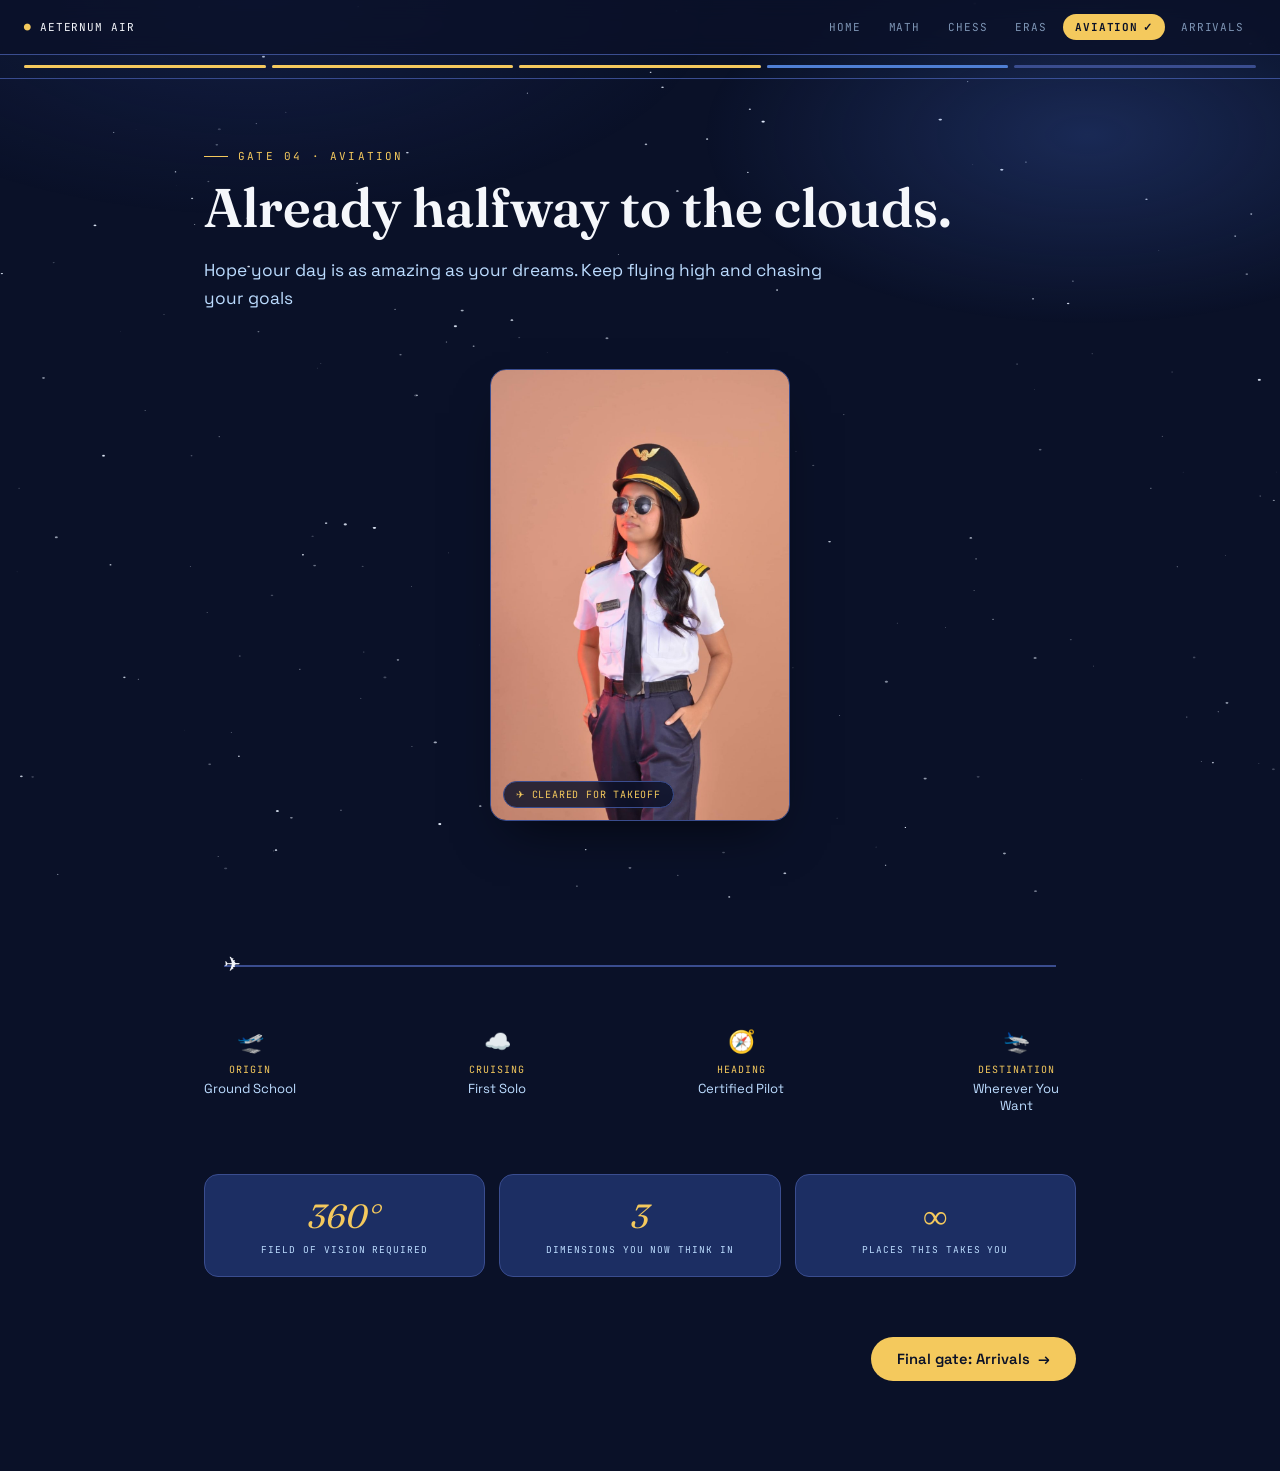
==== aviation.html @ fce33821 "Add files via upload" ====
<!DOCTYPE html>
<html lang="en">
<head>
<meta charset="UTF-8">
<meta name="viewport" content="width=device-width, initial-scale=1.0">
<title>Gate 04 · Aviation</title>
<link rel="preconnect" href="https://fonts.googleapis.com">
<link rel="preconnect" href="https://fonts.gstatic.com" crossorigin>
<link href="https://fonts.googleapis.com/css2?family=Fraunces:ital,opsz,wght@0,9..144,400;0,9..144,600;1,9..144,500;1,9..144,600&family=Space+Grotesk:wght@400;500;600;700&family=JetBrains+Mono:wght@400;500;700&display=swap" rel="stylesheet">
<link rel="stylesheet" href="style.css">
</head>
<body data-page="aviation">

<div class="page-transition" id="pageTransition"><div class="pt-plane">✈</div></div>
<canvas id="stars"></canvas>
<div class="veil"></div>
<canvas id="confetti-canvas"></canvas>

<div class="statusbar">
  <a href="index.html" class="brand" data-transition><span class="dot">●</span> AETERNUM AIR</a>
  <nav id="siteNav"></nav>
</div>
<div class="progress-rail" id="progressRail"></div>

<main>
  <div class="page-hero">
    <div class="kicker">Gate 04 · Aviation</div>
    <h1>Already halfway to the clouds.</h1>
    <p class="lede">Hope your day is as amazing as your dreams. Keep flying high and chasing your goals</p>
  </div>

  <div class="section">
    <div class="reveal">
      <div class="pilot-photo">
        <img src="pilot.jpg" alt="In pilot uniform">
        <div class="pilot-tag">✈ Cleared for takeoff</div>
      </div>
    </div>

    <div class="flightpath reveal">
      <div class="fp-line"><div class="plane-fly">✈</div></div>
      <div class="fp-stops">
        <div class="fp-stop"><span class="icon">🛫</span><div class="k">Origin</div><div class="v">Ground School</div></div>
        <div class="fp-stop"><span class="icon">☁️</span><div class="k">Cruising</div><div class="v">First Solo</div></div>
        <div class="fp-stop"><span class="icon">🧭</span><div class="k">Heading</div><div class="v">Certified Pilot</div></div>
        <div class="fp-stop"><span class="icon">🛬</span><div class="k">Destination</div><div class="v">Wherever You Want</div></div>
      </div>
    </div>

    <div class="stat-grid reveal d2">
      <div class="stat"><div class="num">360&deg;</div><div class="lbl">field of vision required</div></div>
      <div class="stat"><div class="num">3</div><div class="lbl">dimensions you now think in</div></div>
      <div class="stat"><div class="num">&infin;</div><div class="lbl">places this takes you</div></div>
    </div>
  </div>

  <div class="next-gate">
    <a href="finale.html" class="btn" data-transition>Final gate: Arrivals <span class="arrow">→</span></a>
  </div>
</main>



<script src="script.js"></script>
</body>
</html>
---- style.css ----
/* =========================================================
   Shared stylesheet — used by every page.
   Palette / fonts / tokens live in :root at the top.
   ========================================================= */

:root{
  --midnight:#0a1128;
  --deep-blue:#152452;
  --panel-blue:#1c2e63;
  --sky-blue:#4f7fd4;
  --ice-blue:#bcdcff;
  --gold:#f4c95d;
  --gold-soft:#f4c95d55;
  --paper:#f6f4ee;
  --white:#f5f7fb;
  --line:#3a4d8f;
  --radius:18px;
  --serif:'Fraunces', serif;
  --sans:'Space Grotesk', sans-serif;
  --mono:'JetBrains Mono', monospace;
}

*{ box-sizing:border-box; margin:0; padding:0; }
html{ scroll-behavior:smooth; }
body{
  background:var(--midnight);
  color:var(--white);
  font-family:var(--sans);
  overflow-x:hidden;
  position:relative;
  min-height:100vh;
}
::selection{ background:var(--gold); color:var(--midnight); }
a{ color:inherit; }
img{ max-width:100%; display:block; }

#stars{ position:fixed; inset:0; width:100%; height:100%; z-index:0; pointer-events:none; }
.veil{
  position:fixed; inset:0; z-index:0; pointer-events:none;
  background:
    radial-gradient(ellipse 60% 40% at 20% 0%, #2a3f8a44, transparent 60%),
    radial-gradient(ellipse 50% 35% at 85% 15%, #3a5bb055, transparent 60%);
}
main, header, section, footer{ position:relative; z-index:1; }

/* ---------- Page transition overlay ---------- */
.page-transition{
  position:fixed; inset:0; z-index:999;
  background:var(--midnight);
  display:flex; align-items:center; justify-content:center;
  opacity:1; pointer-events:none;
  transition:opacity .55s ease;
}
.page-transition.hide{ opacity:0; }
.page-transition .pt-plane{
  font-size:38px; color:var(--gold);
  opacity:0;
}
.page-transition.animate-out{ pointer-events:all; }
.page-transition.animate-out .pt-plane{ animation:flyAcross .7s ease forwards; }
@keyframes flyAcross{
  0%{ transform:translateX(-46vw) translateY(6vh) rotate(-4deg); opacity:0; }
  18%{ opacity:1; }
  100%{ transform:translateX(46vw) translateY(-6vh) rotate(8deg); opacity:1; }
}

/* ---------- Top nav ---------- */
.statusbar{
  position:sticky; top:0; z-index:20;
  display:flex; justify-content:space-between; align-items:center;
  padding:14px 24px;
  background:#0a1128cc;
  backdrop-filter:blur(10px);
  border-bottom:1px solid var(--line);
  font-family:var(--mono); font-size:11px; letter-spacing:.08em;
  text-transform:uppercase; color:var(--ice-blue);
}
.statusbar .brand{ display:flex; align-items:center; gap:8px; text-decoration:none; color:var(--white); }
.statusbar .brand .dot{ color:var(--gold); }
.statusbar nav{ display:flex; gap:4px; flex-wrap:wrap; }
.statusbar nav a{
  text-decoration:none; padding:6px 12px; border-radius:100px;
  position:relative; opacity:.65; transition:opacity .2s, color .2s, background .2s;
}
.statusbar nav a:hover{ opacity:1; color:var(--gold); }
.statusbar nav a.active{ opacity:1; color:var(--midnight); background:var(--gold); font-weight:700; }
.statusbar nav a .check{ margin-left:5px; color:var(--gold); }
.statusbar nav a.active .check{ color:var(--midnight); }

/* ---------- Gate progress rail ---------- */
.progress-rail{
  display:flex; gap:6px; padding:10px 24px;
  background:#0a1128aa; border-bottom:1px solid var(--line);
}
.progress-rail .seg{
  flex:1; height:3px; border-radius:3px; background:var(--line);
  overflow:hidden; position:relative;
}
.progress-rail .seg .fill{
  position:absolute; inset:0; background:var(--gold);
  transform:scaleX(0); transform-origin:left; transition:transform .7s ease;
}
.progress-rail .seg.done .fill{ transform:scaleX(1); }
.progress-rail .seg.current .fill{ transform:scaleX(1); background:var(--sky-blue); }

/* ---------- Reveal-on-scroll ---------- */
.reveal{ opacity:0; transform:translateY(26px); transition:opacity .7s ease, transform .7s ease; }
.reveal.in{ opacity:1; transform:translateY(0); }
.reveal.d1{ transition-delay:.08s; }
.reveal.d2{ transition-delay:.16s; }
.reveal.d3{ transition-delay:.24s; }
.reveal.d4{ transition-delay:.32s; }

@keyframes fadeUp{ from{ opacity:0; transform:translateY(18px); } to{ opacity:1; transform:translateY(0); } }
@keyframes bob{ 0%,100%{ transform:translateY(0); } 50%{ transform:translateY(6px); } }
@keyframes floaty{ 0%,100%{ transform:translateY(0) rotate(0deg); } 50%{ transform:translateY(-10px) rotate(2deg); } }
@keyframes spinSlow{ from{ transform:rotate(0deg); } to{ transform:rotate(360deg); } }
@keyframes pulseGlow{ 0%,100%{ box-shadow:0 0 0 0 var(--gold-soft); } 50%{ box-shadow:0 0 0 10px transparent; } }

/* ---------- Buttons ---------- */
.btn{
  font-family:var(--sans); font-weight:600; font-size:.92rem;
  background:var(--gold); color:var(--midnight); border:none;
  padding:13px 26px; border-radius:100px; cursor:pointer;
  transition:transform .18s ease, box-shadow .18s ease;
  display:inline-flex; align-items:center; gap:8px; text-decoration:none;
}
.btn:hover{ transform:translateY(-3px); box-shadow:0 10px 22px -8px var(--gold-soft); }
.btn:active{ transform:translateY(-1px) scale(.98); }
.btn.ghost{ background:transparent; border:1.5px solid var(--sky-blue); color:var(--white); }
.btn.ghost:hover{ border-color:var(--gold); box-shadow:0 10px 22px -10px #4f7fd455; }
.btn .arrow{ transition:transform .2s ease; }
.btn:hover .arrow{ transform:translateX(4px); }

/* ---------- Hero (home page) ---------- */
.hero{
  min-height:78vh; display:flex; flex-direction:column;
  align-items:center; justify-content:center; text-align:center;
  padding:70px 20px 40px;
}
.hero .eyebrow{
  font-family:var(--mono); font-size:12px; letter-spacing:.25em; text-transform:uppercase;
  color:var(--gold); margin-bottom:22px; opacity:0; animation:fadeUp .8s ease .1s forwards;
}
.hero h1{
  font-family:var(--serif); font-weight:600; font-size:clamp(2.4rem,7.6vw,5.2rem);
  line-height:1.03; max-width:16ch; opacity:0; animation:fadeUp .9s ease .3s forwards;
}
.hero h1 em{ font-style:italic; color:var(--ice-blue); font-weight:500; }
.hero p.sub{
  margin-top:22px; font-size:clamp(1rem,2.4vw,1.2rem); color:var(--ice-blue);
  max-width:44ch; line-height:1.6; opacity:0; animation:fadeUp .9s ease .5s forwards;
}
.plane-loop{ position:absolute; inset:0; pointer-events:none; overflow:hidden; }
.plane-loop svg{ position:absolute; }

/* ---------- Boarding pass ---------- */
.pass-wrap{ display:flex; justify-content:center; padding:10px 20px 90px; opacity:0; animation:fadeUp .9s ease .65s forwards; }
.pass{
  width:100%; max-width:760px; background:var(--paper); color:var(--midnight);
  border-radius:20px; display:grid; grid-template-columns:1fr auto;
  box-shadow:0 30px 60px -20px #00000090, 0 0 0 1px #ffffff10; overflow:hidden;
  transform:rotate(-.6deg); transition:transform .35s ease;
}
.pass:hover{ transform:rotate(0deg) translateY(-4px); }
.pass-main{ padding:34px 30px; position:relative; }
.pass-main::before{ content:""; position:absolute; inset:16px; border:1.5px dashed #0a112833; border-radius:12px; pointer-events:none; }
.pass-row{ display:flex; justify-content:space-between; align-items:flex-start; margin-bottom:22px; }
.pass-brand{ font-family:var(--serif); font-style:italic; font-weight:600; font-size:1.3rem; }
.pass-brand span{ font-family:var(--mono); font-style:normal; font-size:.6rem; letter-spacing:.15em; display:block; text-transform:uppercase; opacity:.55; margin-top:2px; }
.pass-fields{ display:grid; grid-template-columns:repeat(3,1fr); gap:18px 12px; margin-top:26px; }
.pass-field .k{ font-family:var(--mono); font-size:9.5px; letter-spacing:.14em; text-transform:uppercase; opacity:.55; margin-bottom:4px; }
.pass-field .v{ font-family:var(--sans); font-weight:600; font-size:1.05rem; }
.pass-passenger{ grid-column:1 / -1; }
.pass-passenger .v{ font-family:var(--serif); font-style:italic; font-size:1.7rem; font-weight:500; }
.pass-stub{ background:var(--midnight); color:var(--white); width:150px; padding:30px 18px; display:flex; flex-direction:column; align-items:center; justify-content:space-between; position:relative; }
.pass-stub::before{ content:""; position:absolute; left:-9px; top:50%; transform:translateY(-50%); width:18px; height:18px; background:var(--midnight); border-radius:50%; }
.pass-stub .stub-code{ writing-mode:vertical-rl; font-family:var(--mono); letter-spacing:.2em; font-size:11px; color:var(--ice-blue); }
.pass-stub .stub-plane{ font-size:22px; animation:floaty 3s ease-in-out infinite; }
.barcode{ display:flex; gap:2px; height:34px; align-items:flex-end; }
.barcode span{ width:2.5px; background:var(--ice-blue); }

/* ---------- Gate grid (home) ---------- */
.gate-grid{ display:grid; grid-template-columns:repeat(auto-fit,minmax(230px,1fr)); gap:18px; max-width:960px; margin:0 auto; padding:0 24px 100px; }
.gate-card{
  background:var(--panel-blue); border:1px solid var(--line); border-radius:18px;
  padding:28px 24px; text-decoration:none; color:var(--white);
  display:flex; flex-direction:column; gap:10px; position:relative; overflow:hidden;
  transition:transform .25s ease, border-color .25s ease, box-shadow .25s ease;
}
.gate-card::after{
  content:""; position:absolute; inset:0; opacity:0;
  background:radial-gradient(circle at 80% 0%, #f4c95d22, transparent 60%);
  transition:opacity .3s ease;
}
.gate-card:hover{ transform:translateY(-6px); border-color:var(--gold); box-shadow:0 18px 34px -18px #00000090; }
.gate-card:hover::after{ opacity:1; }
.gate-card .icon{ font-size:30px; transition:transform .3s ease; }
.gate-card:hover .icon{ transform:scale(1.15) rotate(-6deg); }
.gate-card .gtag{ font-family:var(--mono); font-size:10px; letter-spacing:.14em; text-transform:uppercase; color:var(--gold); display:flex; align-items:center; justify-content:space-between; }
.gate-card .gtitle{ font-family:var(--serif); font-style:italic; font-weight:600; font-size:1.4rem; }
.gate-card .gdesc{ font-size:.88rem; color:var(--ice-blue); line-height:1.5; }
.gate-card .gfoot{ margin-top:auto; font-family:var(--mono); font-size:11px; display:flex; align-items:center; gap:6px; color:var(--gold); }
.gate-card .visited-badge{ font-size:10px; background:var(--gold); color:var(--midnight); padding:2px 8px; border-radius:100px; font-family:var(--mono); font-weight:700; opacity:0; transform:scale(.8); transition:all .25s ease; }
.gate-card.visited .visited-badge{ opacity:1; transform:scale(1); }

/* ---------- Section shell (subpages) ---------- */
.page-hero{
  max-width:920px; margin:0 auto; padding:70px 24px 10px;
}
.kicker{
  font-family:var(--mono); font-size:11px; letter-spacing:.2em; text-transform:uppercase;
  color:var(--gold); display:flex; align-items:center; gap:10px; margin-bottom:16px;
  opacity:0; animation:fadeUp .7s ease .05s forwards;
}
.kicker::before{ content:""; width:24px; height:1px; background:var(--gold); }
.page-hero h1{
  font-family:var(--serif); font-weight:600; font-size:clamp(2.1rem,5.4vw,3.4rem);
  margin-bottom:18px; line-height:1.08; opacity:0; animation:fadeUp .8s ease .15s forwards;
}
.page-hero .lede{
  color:var(--ice-blue); font-size:1.08rem; max-width:58ch; line-height:1.65; margin-bottom:10px;
  opacity:0; animation:fadeUp .8s ease .28s forwards;
}
.section{ max-width:920px; margin:0 auto; padding:36px 24px 40px; }

/* ---------- Math ---------- */
.equation-card{
  background:var(--panel-blue); border:1px solid var(--line); border-radius:var(--radius);
  padding:38px 32px; position:relative; overflow:hidden;
}
.equation-card .bg-num{ position:absolute; font-family:var(--serif); font-style:italic; font-size:9rem; opacity:.06; right:-10px; bottom:-40px; pointer-events:none; line-height:1; animation:spinSlow 60s linear infinite; }
.equation{ font-family:var(--mono); font-size:clamp(1.3rem,3.6vw,1.9rem); display:flex; align-items:center; gap:14px; flex-wrap:wrap; margin-bottom:26px; }
.equation input{ width:84px; padding:10px 12px; text-align:center; background:var(--midnight); border:1.5px solid var(--sky-blue); border-radius:8px; color:var(--gold); font-family:var(--mono); font-size:1.1rem; transition:border-color .2s, box-shadow .2s; }
.equation input:focus{ outline:none; border-color:var(--gold); box-shadow:0 0 0 4px var(--gold-soft); }
.feedback{ margin-top:16px; font-family:var(--mono); font-size:.85rem; min-height:20px; color:var(--ice-blue); }
.feedback.shake{ animation:shake .4s ease; }
@keyframes shake{ 0%,100%{ transform:translateX(0);} 25%{ transform:translateX(-6px);} 75%{ transform:translateX(6px);} }
.reveal-msg{ margin-top:22px; padding:18px 20px; border-left:3px solid var(--gold); background:#0000002a; font-family:var(--serif); font-style:italic; font-size:1.15rem; max-width:52ch; opacity:0; max-height:0; overflow:hidden; transition:opacity .5s ease, max-height .6s ease, margin .5s ease; }
.reveal-msg.show{ opacity:1; max-height:220px; margin-top:22px; }
.next-gate{ display:flex; justify-content:flex-end; padding:20px 24px 90px; max-width:920px; margin:0 auto; }

/* ---------- Chess ---------- */
.chess-layout{ display:flex; gap:40px; flex-wrap:wrap; align-items:center; }
.board{ width:min(360px, 86vw); aspect-ratio:1; display:grid; grid-template-columns:repeat(8,1fr); grid-template-rows:repeat(8,1fr); border-radius:10px; overflow:hidden; box-shadow:0 20px 40px -18px #00000080; flex-shrink:0; }
.sq{ display:flex; align-items:center; justify-content:center; position:relative; transition:background .25s ease; }
.sq.light{ background:#e8ecf7; }
.sq.dark{ background:#3a4d8f; }
.sq.trail{ background:var(--gold) !important; }
.knight{ font-size:min(6vw,26px); opacity:0; transform:scale(.4); transition:all .35s cubic-bezier(.34,1.56,.64,1); }
.chess-copy{ flex:1; min-width:240px; }
.chess-copy .btn{ margin-top:8px; }

/* ---------- Eras ---------- */
.bracelet{ display:flex; gap:8px; flex-wrap:wrap; margin-bottom:40px; }
.bead{ width:38px; height:38px; border-radius:50%; display:flex; align-items:center; justify-content:center; font-family:var(--mono); font-weight:700; font-size:.85rem; color:var(--midnight); box-shadow:inset 0 -4px 0 #00000022, 0 4px 10px -4px #00000060; transition:transform .25s ease; }
.bead:hover{ transform:translateY(-6px) rotate(-6deg); }
.era-grid{ display:grid; grid-template-columns:repeat(auto-fit,minmax(210px,1fr)); gap:16px; }
.era-card{ background:var(--panel-blue); border:1px solid var(--line); border-radius:14px; padding:22px; min-height:170px; cursor:pointer; perspective:1000px; }
.era-inner{ position:relative; width:100%; height:100%; transition:transform .6s cubic-bezier(.4,.2,.2,1); transform-style:preserve-3d; }
.era-card.flipped .era-inner{ transform:rotateY(180deg); }
.era-face{ backface-visibility:hidden; }
.era-front{ position:relative; }
.era-back{ position:absolute; inset:0; transform:rotateY(180deg); display:flex; align-items:center; }
.era-tag{ font-family:var(--mono); font-size:9px; letter-spacing:.14em; text-transform:uppercase; color:var(--gold); }
.era-title{ font-family:var(--serif); font-style:italic; font-size:1.4rem; margin:10px 0 8px; }
.era-hint{ font-size:.82rem; color:var(--ice-blue); opacity:.7; }
.era-back p{ font-size:.95rem; line-height:1.5; color:var(--white); }

/* ---------- Aviation ---------- */
.flightpath{ position:relative; padding:30px 0 10px; }
.fp-line{ position:relative; height:2px; background:var(--line); margin:60px 20px; }
.fp-line .plane-fly{ position:absolute; top:-14px; font-size:20px; animation:flyLine 5s ease-in-out infinite; }
@keyframes flyLine{ 0%{ left:0%; transform:translateX(0) rotate(0deg);} 48%{ transform:translateX(-50%) rotate(0deg);} 50%{ left:100%; transform:translateX(-100%) rotate(0deg);} 98%{ transform:translateX(-100%) rotate(0deg);} 100%{ left:0%; transform:translateX(0) rotate(0deg);} }
.fp-stops{ display:flex; justify-content:space-between; }
.fp-stop{ text-align:center; max-width:120px; }
.fp-stop .icon{ font-size:22px; display:block; margin-bottom:8px; animation:floaty 4s ease-in-out infinite; }
.fp-stop:nth-child(2) .icon{ animation-delay:.3s; }
.fp-stop:nth-child(3) .icon{ animation-delay:.6s; }
.fp-stop:nth-child(4) .icon{ animation-delay:.9s; }
.fp-stop .k{ font-family:var(--mono); font-size:10px; letter-spacing:.1em; text-transform:uppercase; color:var(--gold); }
.fp-stop .v{ font-size:.82rem; color:var(--ice-blue); margin-top:4px; }
.stat-grid{ display:grid; grid-template-columns:repeat(auto-fit,minmax(160px,1fr)); gap:14px; margin-top:50px; }
.stat{ background:var(--panel-blue); border:1px solid var(--line); border-radius:14px; padding:20px; text-align:center; transition:transform .25s ease; }
.stat:hover{ transform:translateY(-5px); }
.stat .num{ font-family:var(--serif); font-style:italic; font-size:2.1rem; color:var(--gold); }
.stat .lbl{ font-family:var(--mono); font-size:9.5px; letter-spacing:.1em; text-transform:uppercase; color:var(--ice-blue); margin-top:6px; }

/* ---------- Finale ---------- */
.finale{ text-align:center; padding:90px 24px 60px; max-width:640px; margin:0 auto; }
.cake{ font-size:68px; display:inline-block; margin-bottom:20px; cursor:pointer; user-select:none; transition:transform .2s ease; animation:pulseGlow 2.4s ease-in-out infinite; border-radius:50%; }
.cake:hover{ transform:scale(1.1) rotate(-4deg); }
.finale h1{ font-family:var(--serif); font-weight:600; font-size:clamp(2rem,5vw,3.2rem); margin-bottom:16px; }
.finale p.lede2{ color:var(--ice-blue); margin-bottom:30px; }
.finale-msg{ font-family:var(--serif); font-style:italic; font-size:1.3rem; line-height:1.6; max-width:48ch; margin:0 auto 30px; opacity:0; transform:translateY(10px); transition:opacity .7s ease, transform .7s ease; }
.finale-msg.show{ opacity:1; transform:translateY(0); }
#confetti-canvas{ position:fixed; inset:0; pointer-events:none; z-index:900; }

/* ---------- Boarding pass passenger ---------- */
.pass-passenger-row{ display:flex; align-items:center; gap:14px; }
.pass-id-photo{
  width:50px; height:50px; border-radius:9px; object-fit:cover; flex-shrink:0;
  border:2px solid var(--midnight); box-shadow:0 4px 10px -4px #00000060;
  transition:transform .3s ease;
}
.pass-id-photo:hover{ transform:scale(1.1) rotate(-4deg); }

/* ---------- Chess photo strip ---------- */
.chess-photos{ display:flex; gap:24px; flex-wrap:wrap; justify-content:center; margin-top:46px; }
.chess-photos > div{ width:min(240px,80vw); }

/* ---------- Aviation pilot photo ---------- */
.pilot-photo{
  width:min(300px,78vw); margin:0 auto 54px; position:relative;
  border-radius:16px; overflow:hidden; border:1px solid var(--line);
  box-shadow:0 24px 50px -20px #000000a0; transition:transform .35s ease, box-shadow .35s ease;
}
.pilot-photo:hover{ transform:translateY(-6px); box-shadow:0 30px 60px -20px #000000c0; }
.pilot-photo img{ width:100%; display:block; transition:transform .5s ease; }
.pilot-photo:hover img{ transform:scale(1.04); }
.pilot-tag{
  position:absolute; left:12px; bottom:12px; background:#0a1128d0; backdrop-filter:blur(6px);
  padding:6px 12px; border-radius:100px; font-family:var(--mono); font-size:10px;
  letter-spacing:.08em; text-transform:uppercase; color:var(--gold); border:1px solid var(--line);
}

/* ---------- Eras ---------- */
.era-card{ height:230px; overflow:hidden; }
.era-card.has-photo{ padding:0; }
.era-face{ position:absolute; inset:0; }
.era-front{ padding:22px; display:flex; flex-direction:column; justify-content:space-between; }
.era-back{ transform:rotateY(180deg); padding:22px; }
.era-front-photo{ padding:0; }
.era-front-photo img{ width:100%; height:100%; object-fit:cover; display:block; transition:transform .5s ease; }
.era-card:hover .era-front-photo img{ transform:scale(1.05); }
.era-photo-scrim{
  position:absolute; left:0; right:0; bottom:0; padding:14px 16px;
  background:linear-gradient(to top, #0a1128f2, transparent 100%);
}
.era-photo-scrim .era-tag{ margin-bottom:4px; }
.era-photo-scrim .era-title{ margin:0; }

/* ---------- Finale photo ---------- */
.finale-photo-wrap{
  width:min(300px,80vw); margin:0 auto 30px;
  opacity:0; transform:translateY(14px);
  transition:opacity .7s ease, transform .7s ease;
}
.finale-photo-wrap.show{ opacity:1; transform:translateY(0); }

/* ---------- Photo drop-in entrance (pairs with .reveal wrapper) ---------- */
.reveal .photo, .reveal .pilot-photo{ transition:transform .35s ease, box-shadow .35s ease; }

footer{ text-align:center; padding:40px 20px 60px; font-family:var(--mono); font-size:10.5px; letter-spacing:.1em; text-transform:uppercase; color:var(--sky-blue); }

@media (prefers-reduced-motion: reduce){
  *{ animation-duration:.001ms !important; animation-iteration-count:1 !important; transition-duration:.001ms !important; }
}
a:focus-visible, button:focus-visible, input:focus-visible{ outline:2px solid var(--gold); outline-offset:3px; }

@media(max-width:600px){
  .statusbar{ flex-direction:column; align-items:flex-start; gap:10px; }
  .pass{ grid-template-columns:1fr; }
  .pass-stub{ width:100%; flex-direction:row; justify-content:space-between; }
  .pass-stub .stub-code{ writing-mode:horizontal-tb; }
  .fp-stops{ flex-wrap:wrap; justify-content:center; row-gap:26px; }
  .fp-stop{ max-width:45%; }
  .chess-layout{ justify-content:center; }
  .chess-photos{ gap:16px; }
}

@media(max-width:420px){
  .pass-fields{ grid-template-columns:repeat(2,1fr); }
  .pass-passenger-row{ gap:10px; }
  .era-card{ height:210px; }
}
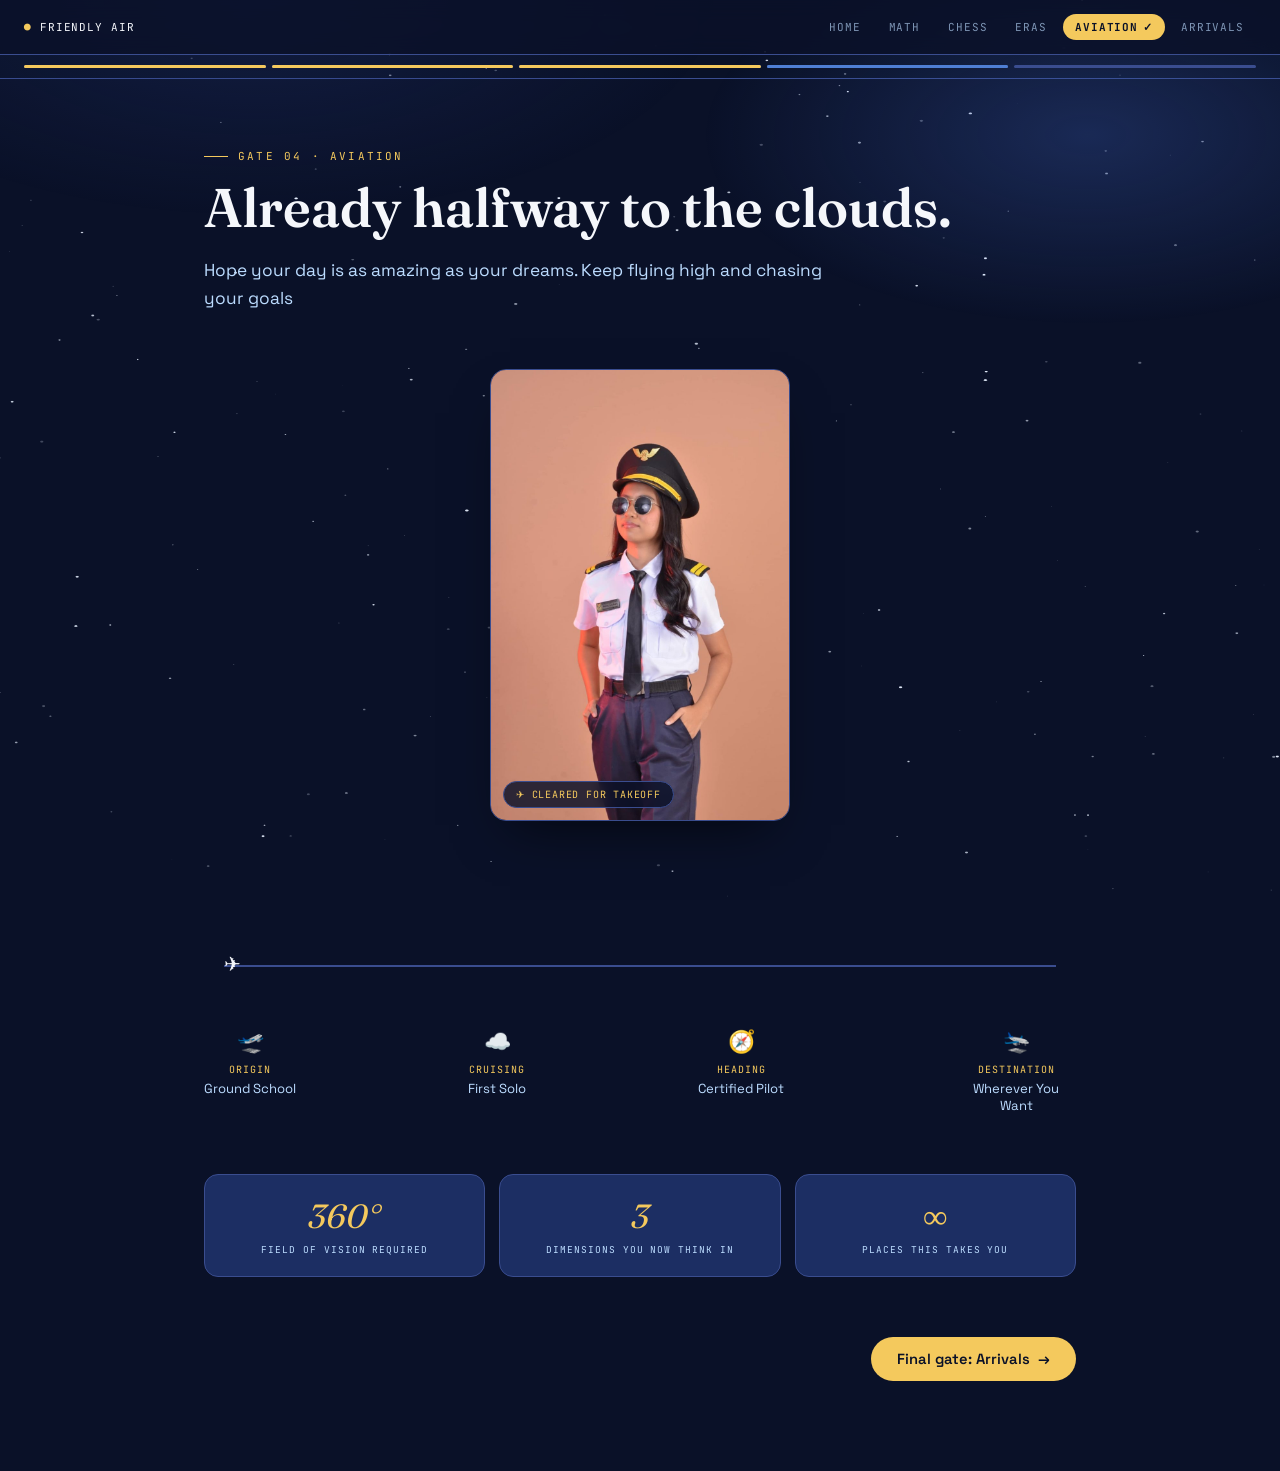
==== commit acafe634: "air" ====
--- a/aviation.html
+++ b/aviation.html
@@ -17,7 +17,7 @@
 <canvas id="confetti-canvas"></canvas>
 
 <div class="statusbar">
-  <a href="index.html" class="brand" data-transition><span class="dot">●</span> AETERNUM AIR</a>
+  <a href="index.html" class="brand" data-transition><span class="dot">●</span> FRIENDLY AIR</a>
   <nav id="siteNav"></nav>
 </div>
 <div class="progress-rail" id="progressRail"></div>
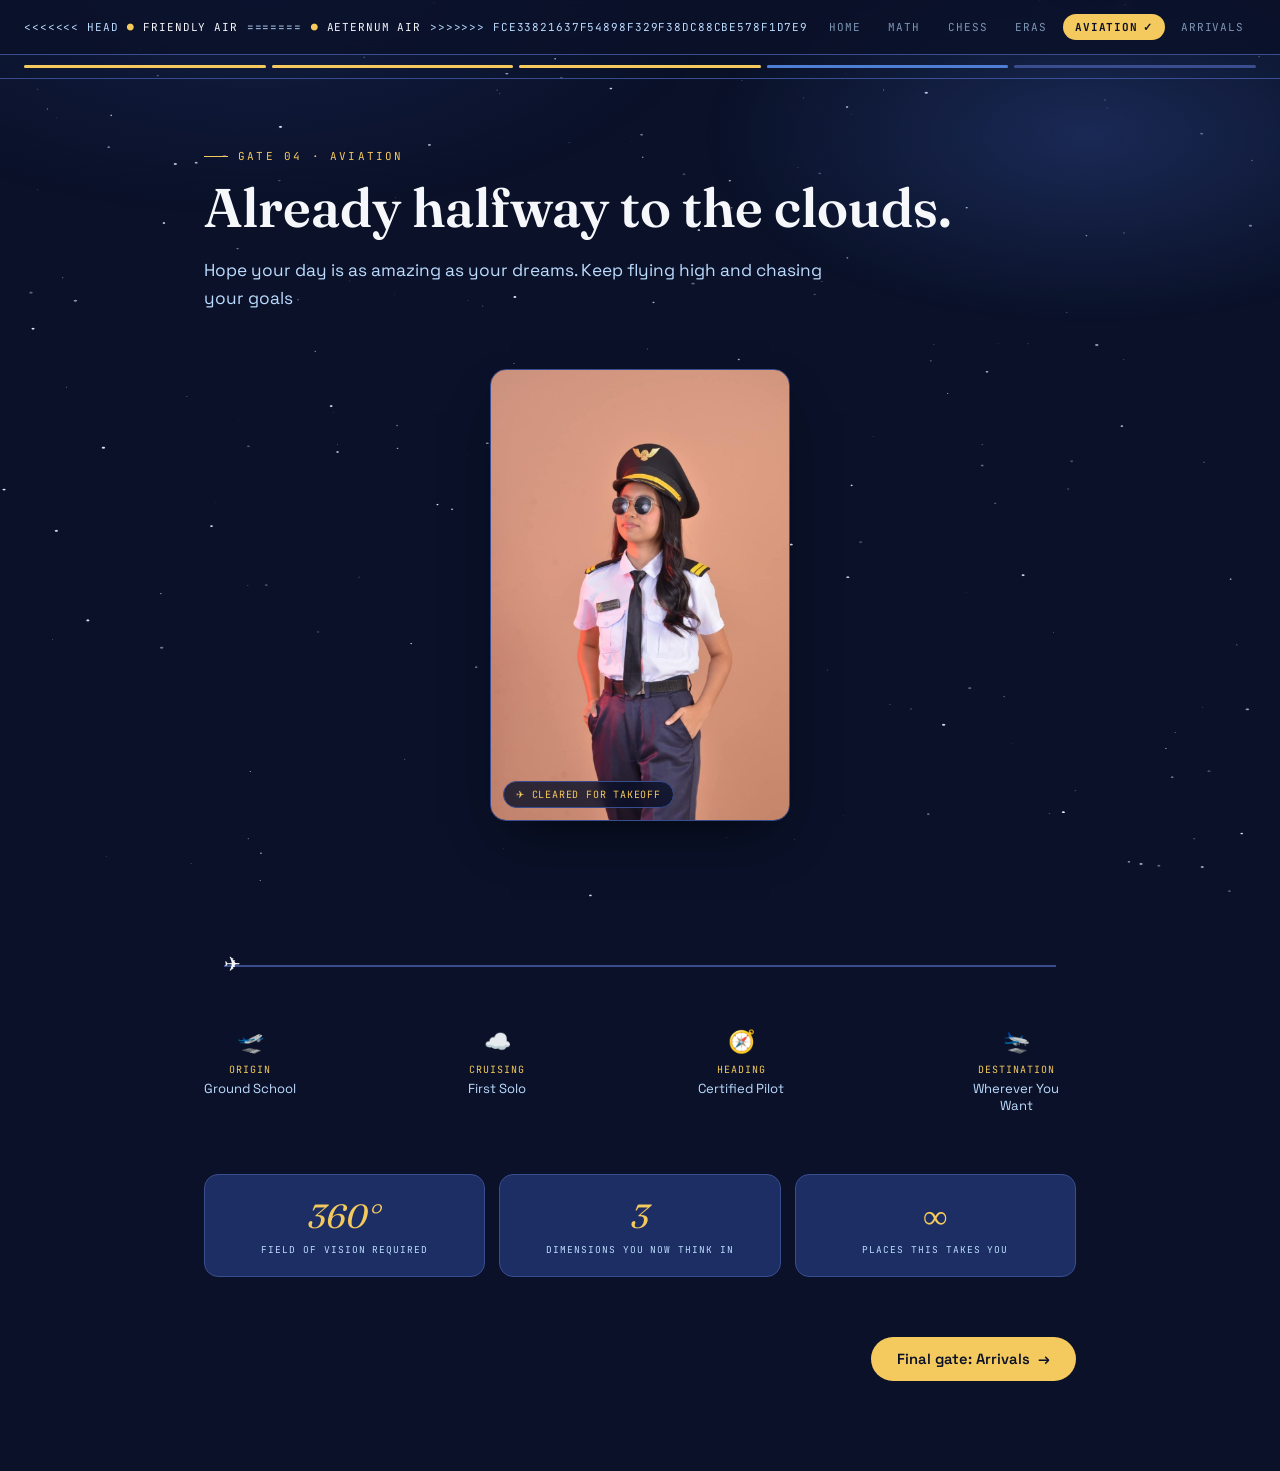
==== commit ca833536: "Merge remote and local histories" ====
--- a/aviation.html
+++ b/aviation.html
@@ -17,7 +17,11 @@
 <canvas id="confetti-canvas"></canvas>
 
 <div class="statusbar">
+<<<<<<< HEAD
   <a href="index.html" class="brand" data-transition><span class="dot">●</span> FRIENDLY AIR</a>
+=======
+  <a href="index.html" class="brand" data-transition><span class="dot">●</span> AETERNUM AIR</a>
+>>>>>>> fce33821637f54898f329f38dc88cbe578f1d7e9
   <nav id="siteNav"></nav>
 </div>
 <div class="progress-rail" id="progressRail"></div>
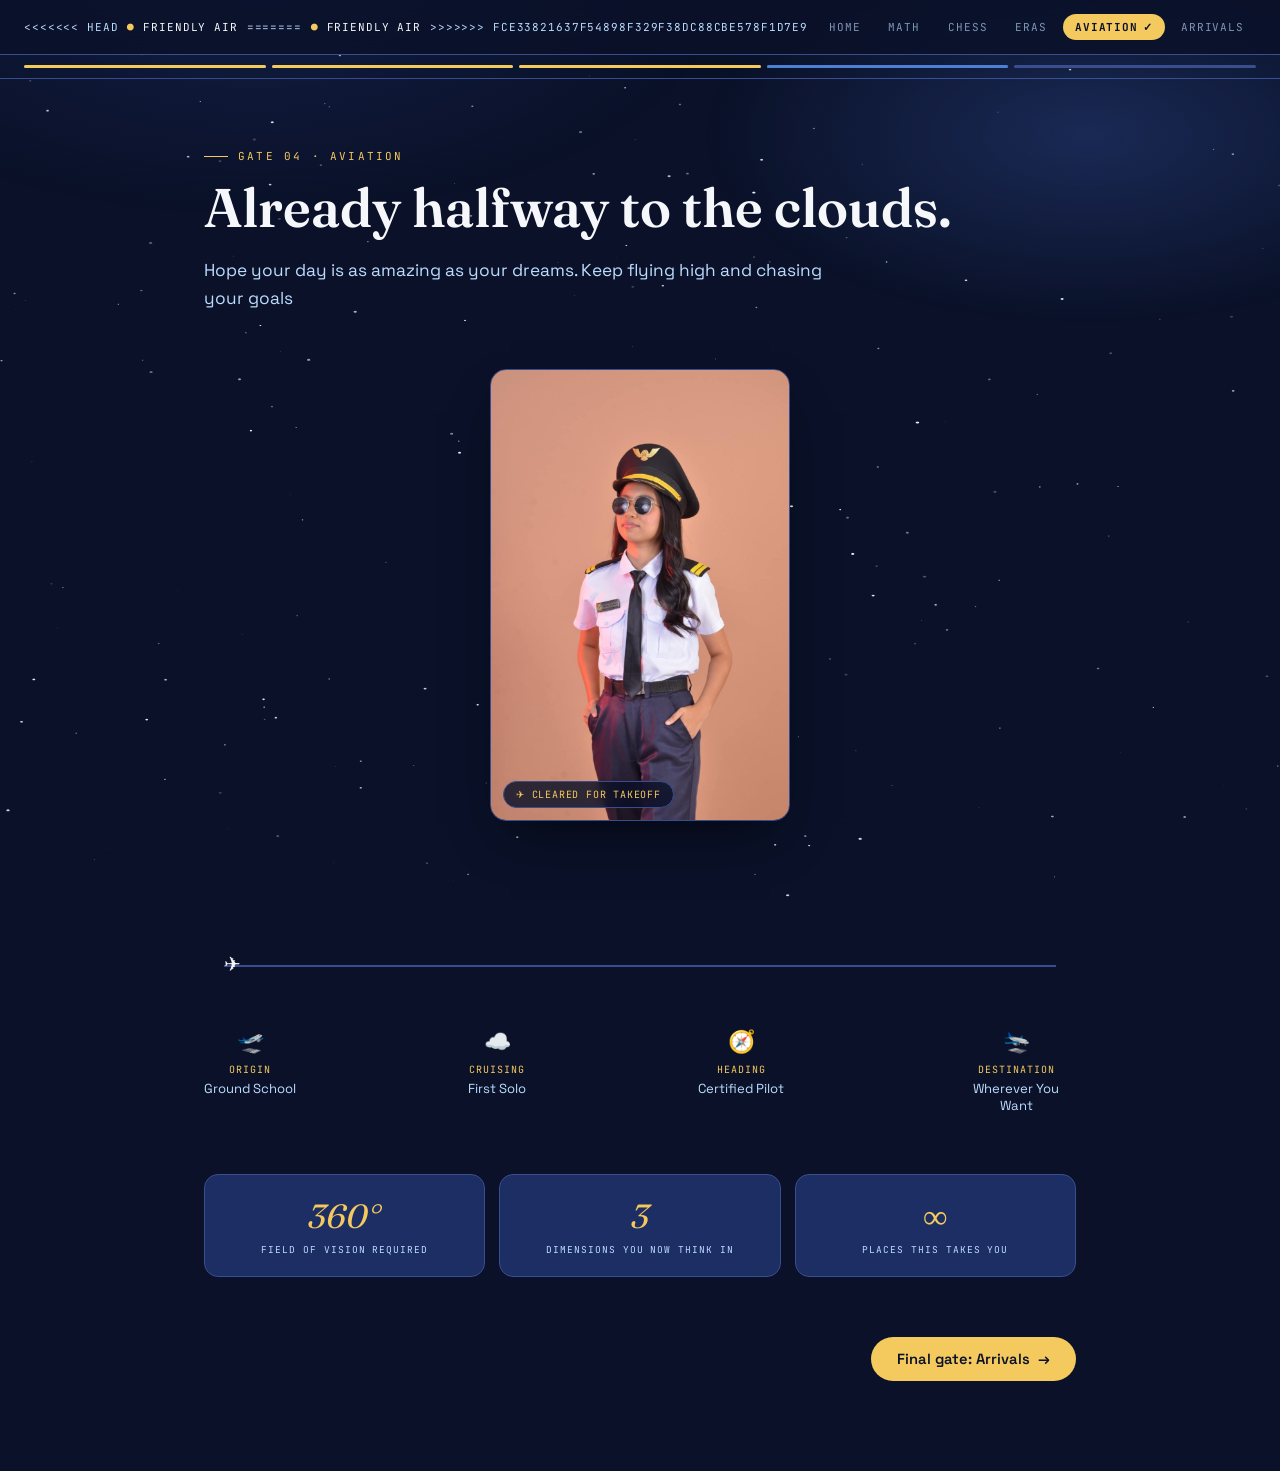
==== commit 359489f4: "update it to all air" ====
--- a/aviation.html
+++ b/aviation.html
@@ -20,7 +20,7 @@
 <<<<<<< HEAD
   <a href="index.html" class="brand" data-transition><span class="dot">●</span> FRIENDLY AIR</a>
 =======
-  <a href="index.html" class="brand" data-transition><span class="dot">●</span> AETERNUM AIR</a>
+  <a href="index.html" class="brand" data-transition><span class="dot">●</span> FRIENDLY AIR</a>
 >>>>>>> fce33821637f54898f329f38dc88cbe578f1d7e9
   <nav id="siteNav"></nav>
 </div>
